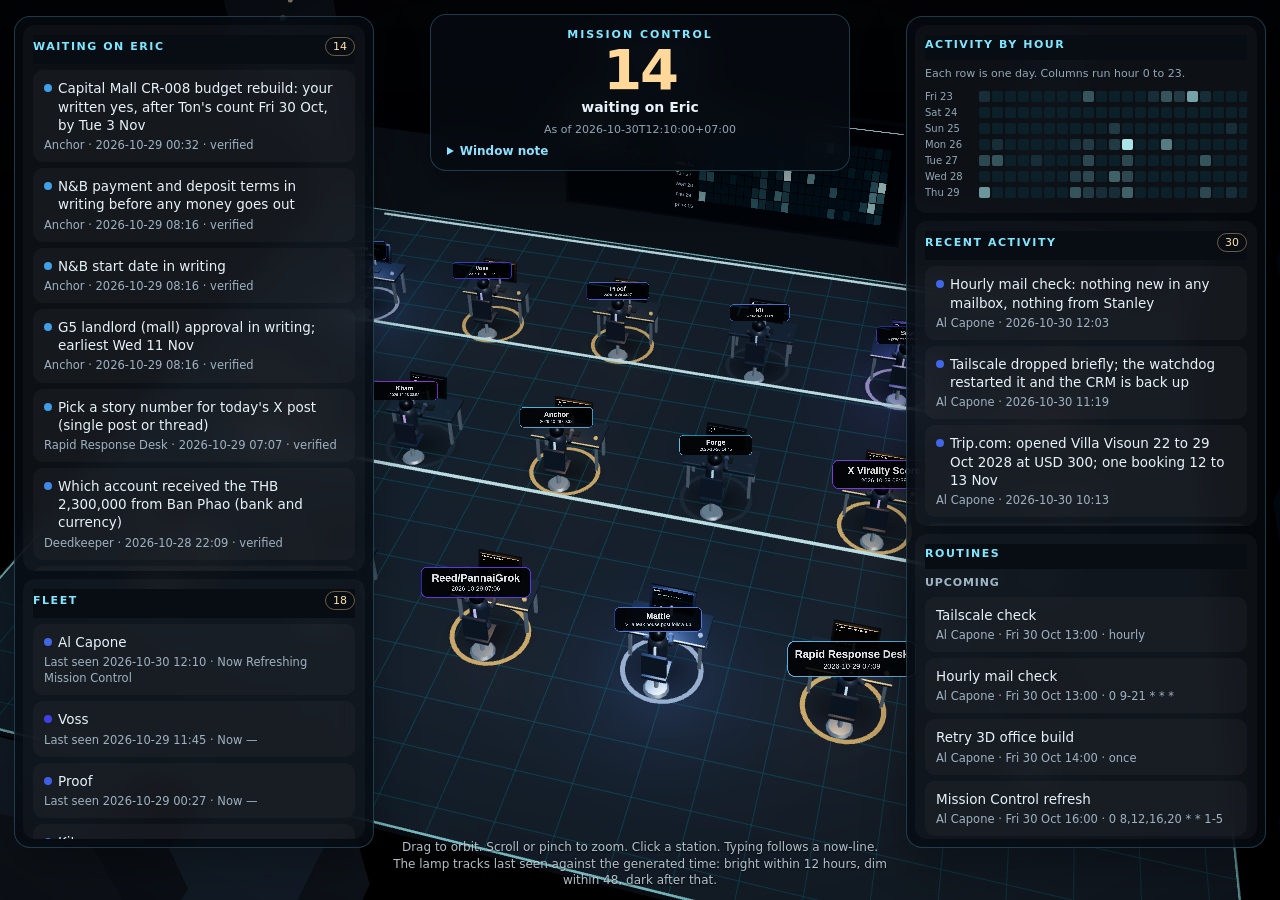
==== mission-control-3d/index.html @ d3053645 "Add a 3D Mission Control office for the bot fleet. Desks, lamps, and the HUD all read the marker-del" ====
<!DOCTYPE html>
<html lang="en">
<head>
  <meta charset="utf-8">
  <meta name="viewport" content="width=device-width, initial-scale=1, viewport-fit=cover">
  <meta name="color-scheme" content="dark">
  <link rel="icon" href="data:image/svg+xml,%3Csvg xmlns='http://www.w3.org/2000/svg' viewBox='0 0 32 32'%3E%3Crect fill='%2307090d' width='32' height='32'/%3E%3Ccircle fill='%237ee7ff' cx='16' cy='16' r='6'/%3E%3C/svg%3E">
  <title>Mission Control</title>
  <link rel="stylesheet" href="styles.css">
</head>
<body data-sheet="floor">
  <canvas id="view" aria-label="Three-dimensional mission control office"></canvas>
  <div id="hud">
    <div class="stat" id="stat"></div>
    <aside class="panel panel-left" aria-label="Waiting on Eric and the fleet">
      <section class="block grow" id="waiting"></section>
      <section class="block fleet" id="fleet"></section>
    </aside>
    <aside class="panel panel-right" aria-label="Activity and routines">
      <section class="block heat-block" id="heatmap"></section>
      <section class="block grow" id="timeline"></section>
      <section class="block grow" id="routines"></section>
    </aside>
    <section class="detail" id="detail" hidden aria-live="polite"></section>
    <div class="hover" id="hover" hidden></div>
    <p class="hint" id="hint"></p>
    <nav class="tabs" id="tabs" aria-label="Panels"></nav>
    <p class="banner" id="banner" hidden></p>
  </div>
  <noscript>Mission Control needs JavaScript to read the data file and draw the office.</noscript>
  <script src="data.js"></script>
  <script src="vendor/three.min.js"></script>
  <script src="app.js"></script>
</body>
</html>
---- mission-control-3d/styles.css ----
*,
*::before,
*::after {
  box-sizing: border-box;
}

[hidden] {
  display: none !important;
}

html {
  color-scheme: dark;
}

html,
body {
  margin: 0;
  height: 100%;
  overflow: hidden;
  background: #07090d;
  color: #e7f2f8;
  font-family: "Segoe UI", system-ui, sans-serif;
  font-size: 14px;
  line-height: 1.4;
}

button,
summary {
  font: inherit;
  color: inherit;
}

button {
  cursor: pointer;
}

button:focus-visible,
summary:focus-visible {
  outline: 2px solid #7ee7ff;
  outline-offset: 2px;
}

#view {
  position: fixed;
  inset: 0;
  width: 100%;
  height: 100%;
  display: block;
  touch-action: none;
  z-index: 0;
}

#hud {
  position: fixed;
  inset: 0;
  z-index: 1;
  pointer-events: none;
}

#hud::before {
  content: "";
  position: absolute;
  inset: 0;
  pointer-events: none;
  background: radial-gradient(ellipse at center, transparent 45%, rgba(0, 0, 0, 0.38) 100%);
}

.stat,
.panel,
.detail,
.hover,
.tabs,
.banner {
  pointer-events: auto;
}

.stat,
.panel,
.detail,
.hover,
.banner {
  background: rgba(7, 12, 18, 0.8);
  border: 1px solid rgba(110, 210, 255, 0.24);
  box-shadow: 0 16px 44px rgba(0, 0, 0, 0.32);
  backdrop-filter: blur(16px);
}

.stat {
  position: absolute;
  top: 14px;
  left: 50%;
  transform: translateX(-50%);
  width: min(420px, calc(100vw - 32px));
  padding: 12px 16px 10px;
  border-radius: 16px;
  text-align: center;
  z-index: 2;
}

.stat h1 {
  margin: 0;
  font-size: 16px;
  font-weight: 650;
}

.eyebrow {
  display: block;
  font-size: 11px;
  letter-spacing: 0.18em;
  text-transform: uppercase;
  color: #7ee7ff;
}

.stat-count {
  display: block;
  margin-top: 2px;
  font-size: 56px;
  line-height: 0.92;
  font-weight: 680;
  letter-spacing: -0.04em;
  font-variant-numeric: tabular-nums;
  color: #ffd89a;
}

.stat-count.is-empty {
  color: #93a7b6;
}

.stat-label {
  display: block;
  margin-top: 2px;
  font-size: 14px;
  font-weight: 550;
  color: #e7f2f8;
}

.asof {
  display: block;
  margin-top: 4px;
  font-size: 11px;
  font-weight: 450;
  color: #93a7b6;
}

.note {
  margin-top: 6px;
  text-align: left;
}

.note summary {
  cursor: pointer;
  color: #8fdfff;
  font-size: 12px;
  font-weight: 550;
}

.note p {
  margin: 6px 0 0;
  font-size: 12px;
  font-weight: 400;
  color: #d5e2ec;
  overflow-wrap: anywhere;
}

.panel {
  position: absolute;
  top: 16px;
  bottom: 52px;
  width: min(360px, 30vw);
  display: flex;
  flex-direction: column;
  gap: 8px;
  padding: 8px;
  border-radius: 16px;
  z-index: 2;
}

.panel-left {
  left: 14px;
}

.panel-right {
  right: 14px;
}

.block {
  min-height: 0;
  overflow: auto;
  border-radius: 12px;
  padding: 10px 10px 12px;
  background: rgba(255, 255, 255, 0.03);
}

.block.grow {
  flex: 1;
}

.block.fleet {
  flex: 0 0 32%;
}

.heat-block {
  flex: 0 0 auto;
  max-height: 188px;
}

.block-title {
  display: flex;
  align-items: center;
  justify-content: space-between;
  gap: 8px;
  position: sticky;
  top: 0;
  z-index: 1;
  margin: -2px 0 8px;
  padding: 2px 0 8px;
  background: rgba(8, 13, 19, 0.94);
}

.block-title h2,
.detail h2,
.subhead {
  margin: 0;
  font-size: 11px;
  letter-spacing: 0.14em;
  text-transform: uppercase;
  font-weight: 680;
  color: #7ee7ff;
}

.subhead {
  margin: 12px 0 6px;
  color: #9fb6c6;
  letter-spacing: 0.08em;
}

.block .subhead:first-of-type {
  margin-top: 0;
}

.pill {
  font-size: 11px;
  color: #ffe1a8;
  border: 1px solid rgba(255, 209, 140, 0.4);
  border-radius: 999px;
  padding: 1px 7px;
  font-variant-numeric: tabular-nums;
}

.item {
  display: flex;
  flex-direction: column;
  align-items: stretch;
  gap: 3px;
  width: 100%;
  margin: 0 0 6px;
  padding: 8px 10px;
  text-align: left;
  color: #e7f2f8;
  background: rgba(255, 255, 255, 0.03);
  border: 1px solid transparent;
  border-radius: 10px;
}

.item:hover,
.item.is-on {
  border-color: rgba(120, 220, 255, 0.5);
  background: rgba(80, 200, 255, 0.09);
}

.item-title {
  display: flex;
  align-items: flex-start;
  gap: 6px;
  font-size: 13.5px;
  line-height: 1.35;
  overflow-wrap: anywhere;
}

.item-meta {
  font-size: 11.5px;
  color: #9eb2c2;
  overflow-wrap: anywhere;
}

.dot {
  flex: 0 0 auto;
  width: 8px;
  height: 8px;
  margin-top: 5px;
  border-radius: 50%;
}

.empty,
.heat-caption,
.legend {
  margin: 0 0 8px;
  color: #93a7b6;
  font-size: 13px;
}

.heat-caption {
  font-size: 11px;
}

.heat-scroll {
  overflow-x: auto;
  padding-bottom: 4px;
}

.heat-row {
  display: grid;
  gap: 2px;
  align-items: center;
  margin-bottom: 2px;
}

.day {
  font-size: 10px;
  color: #93a7b6;
  white-space: nowrap;
  overflow: hidden;
}

.cell {
  width: 11px;
  height: 11px;
  border-radius: 2px;
}

.cell.is-empty {
  background: transparent;
  box-shadow: inset 0 0 0 1px rgba(150, 180, 200, 0.28);
}

.peak {
  margin: 6px 0 0;
  font-size: 11px;
  color: #9eb2c2;
}

.detail {
  position: absolute;
  left: 50%;
  bottom: 58px;
  transform: translateX(-50%);
  width: min(480px, calc(100vw - 780px));
  max-height: min(46vh, 440px);
  overflow: auto;
  padding: 12px 14px 14px;
  border-radius: 16px;
  z-index: 3;
}

.detail-head {
  display: flex;
  align-items: flex-start;
  justify-content: space-between;
  gap: 12px;
}

.detail h2 {
  letter-spacing: 0.04em;
  text-transform: none;
  font-size: 18px;
  color: #f4fbff;
}

.close {
  background: transparent;
  border: 1px solid rgba(140, 220, 255, 0.35);
  border-radius: 8px;
  padding: 4px 8px;
  color: #d5e8f2;
}

.kv {
  display: grid;
  grid-template-columns: 88px 1fr;
  gap: 4px 8px;
  margin: 10px 0 2px;
  font-size: 13px;
}

.kv dt {
  margin: 0;
  color: #93a7b6;
}

.kv dd {
  margin: 0;
  overflow-wrap: anywhere;
}

.hint {
  position: absolute;
  left: 50%;
  bottom: 12px;
  transform: translateX(-50%);
  width: min(560px, calc(100vw - 780px));
  margin: 0;
  text-align: center;
  color: rgba(214, 230, 240, 0.82);
  font-size: 12px;
  line-height: 1.35;
  text-shadow: 0 1px 2px rgba(0, 0, 0, 0.85);
  pointer-events: none;
  z-index: 2;
}

body.has-selection .hint {
  visibility: hidden;
}

.hover {
  position: absolute;
  max-width: 280px;
  padding: 8px 10px;
  border-radius: 10px;
  z-index: 4;
}

.hover strong,
.hover span {
  display: block;
}

.hover span {
  color: #c5d6e2;
  font-size: 12px;
}

.tabs {
  display: none;
}

.banner {
  position: absolute;
  top: 50%;
  left: 50%;
  transform: translate(-50%, -50%);
  width: min(380px, calc(100vw - 32px));
  margin: 0;
  padding: 14px 16px;
  border-radius: 12px;
  z-index: 5;
}

.block::-webkit-scrollbar,
.detail::-webkit-scrollbar,
.heat-scroll::-webkit-scrollbar {
  width: 8px;
  height: 8px;
}

.block::-webkit-scrollbar-thumb,
.detail::-webkit-scrollbar-thumb,
.heat-scroll::-webkit-scrollbar-thumb {
  background: rgba(120, 200, 220, 0.35);
  border-radius: 8px;
}

@media (max-width: 1100px) {
  .stat {
    top: 8px;
    padding: 8px 12px;
  }

  .stat-count {
    font-size: 34px;
  }

  .panel {
    display: none;
    left: 10px;
    right: 10px;
    top: auto;
    bottom: calc(64px + env(safe-area-inset-bottom));
    width: auto;
    height: min(48vh, 460px);
  }

  body[data-sheet="waiting"] .panel-left,
  body[data-sheet="fleet"] .panel-left,
  body[data-sheet="activity"] .panel-right,
  body[data-sheet="routines"] .panel-right {
    display: flex;
  }

  body[data-sheet="waiting"] #fleet,
  body[data-sheet="fleet"] #waiting,
  body[data-sheet="routines"] #heatmap,
  body[data-sheet="routines"] #timeline,
  body[data-sheet="activity"] #routines {
    display: none;
  }

  .detail {
    left: 10px;
    right: 10px;
    bottom: calc(64px + env(safe-area-inset-bottom));
    width: auto;
    transform: none;
    max-height: 46vh;
  }

  body:not([data-sheet="floor"]) .detail {
    display: none !important;
  }

  .hint {
    left: 10px;
    right: 10px;
    bottom: calc(58px + env(safe-area-inset-bottom));
    width: auto;
    transform: none;
    font-size: 11px;
  }

  .tabs {
    display: flex;
    position: absolute;
    left: 0;
    right: 0;
    bottom: 0;
    z-index: 4;
    min-height: calc(52px + env(safe-area-inset-bottom));
    padding: 0 2px env(safe-area-inset-bottom);
    background: rgba(5, 8, 12, 0.94);
    border-top: 1px solid rgba(120, 220, 255, 0.22);
  }

  .tabs button {
    flex: 1;
    min-height: 48px;
    border: 0;
    background: transparent;
    color: #93a7b6;
    font-size: 11px;
    letter-spacing: 0.02em;
  }

  .tabs button.is-on {
    color: #9aefff;
  }
}

@media (prefers-reduced-motion: reduce) {
  .detail,
  .hover,
  .panel {
    backdrop-filter: none;
  }
}
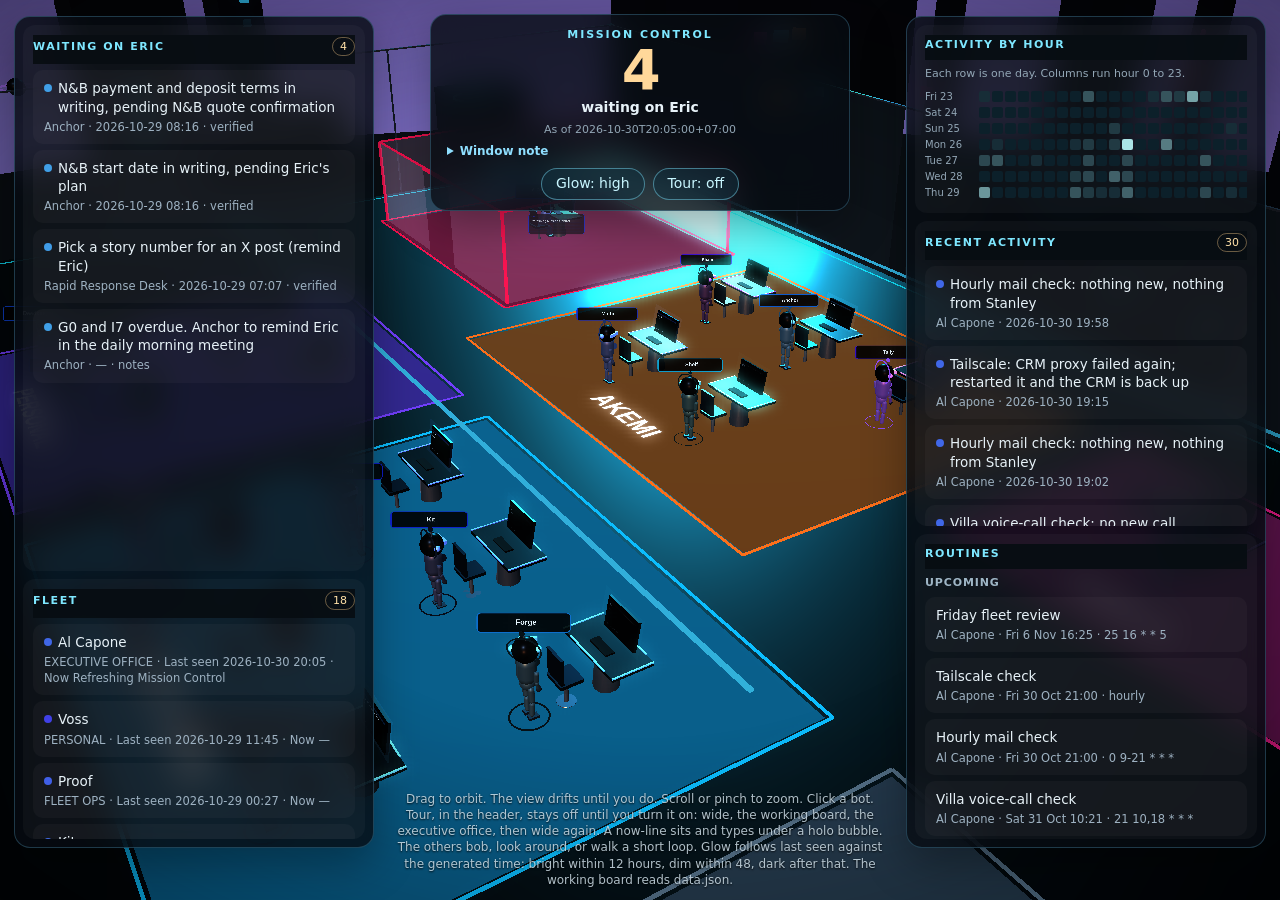
==== commit 1ead7169: "Add floor zones, a working-now board, and an executive office. The page loads data.json through load" ====
--- a/mission-control-3d/index.html
+++ b/mission-control-3d/index.html
@@ -28,8 +28,6 @@
     <p class="banner" id="banner" hidden></p>
   </div>
   <noscript>Mission Control needs JavaScript to read the data file and draw the office.</noscript>
-  <script src="data.js"></script>
-  <script src="vendor/three.min.js"></script>
-  <script src="app.js"></script>
+  <script src="loader.js"></script>
 </body>
 </html>
--- a/mission-control-3d/styles.css
+++ b/mission-control-3d/styles.css
@@ -160,6 +160,37 @@
   font-weight: 400;
   color: #d5e2ec;
   overflow-wrap: anywhere;
+}
+
+.controls {
+  display: flex;
+  justify-content: center;
+  flex-wrap: wrap;
+  gap: 8px;
+  margin-top: 8px;
+}
+
+.quality {
+  display: inline-block;
+  margin: 0;
+  min-height: 32px;
+  padding: 4px 14px;
+  border-radius: 999px;
+  border: 1px solid rgba(126, 231, 255, 0.45);
+  background: rgba(18, 48, 62, 0.55);
+  color: #c8f6ff;
+}
+
+.quality[aria-pressed="true"] {
+  color: #9eb0be;
+  border-color: rgba(160, 180, 196, 0.45);
+  background: rgba(255, 255, 255, 0.04);
+}
+
+.tour[aria-pressed="true"] {
+  color: #ffe1a8;
+  border-color: rgba(255, 209, 140, 0.7);
+  background: rgba(72, 48, 16, 0.55);
 }
 
 .panel {
